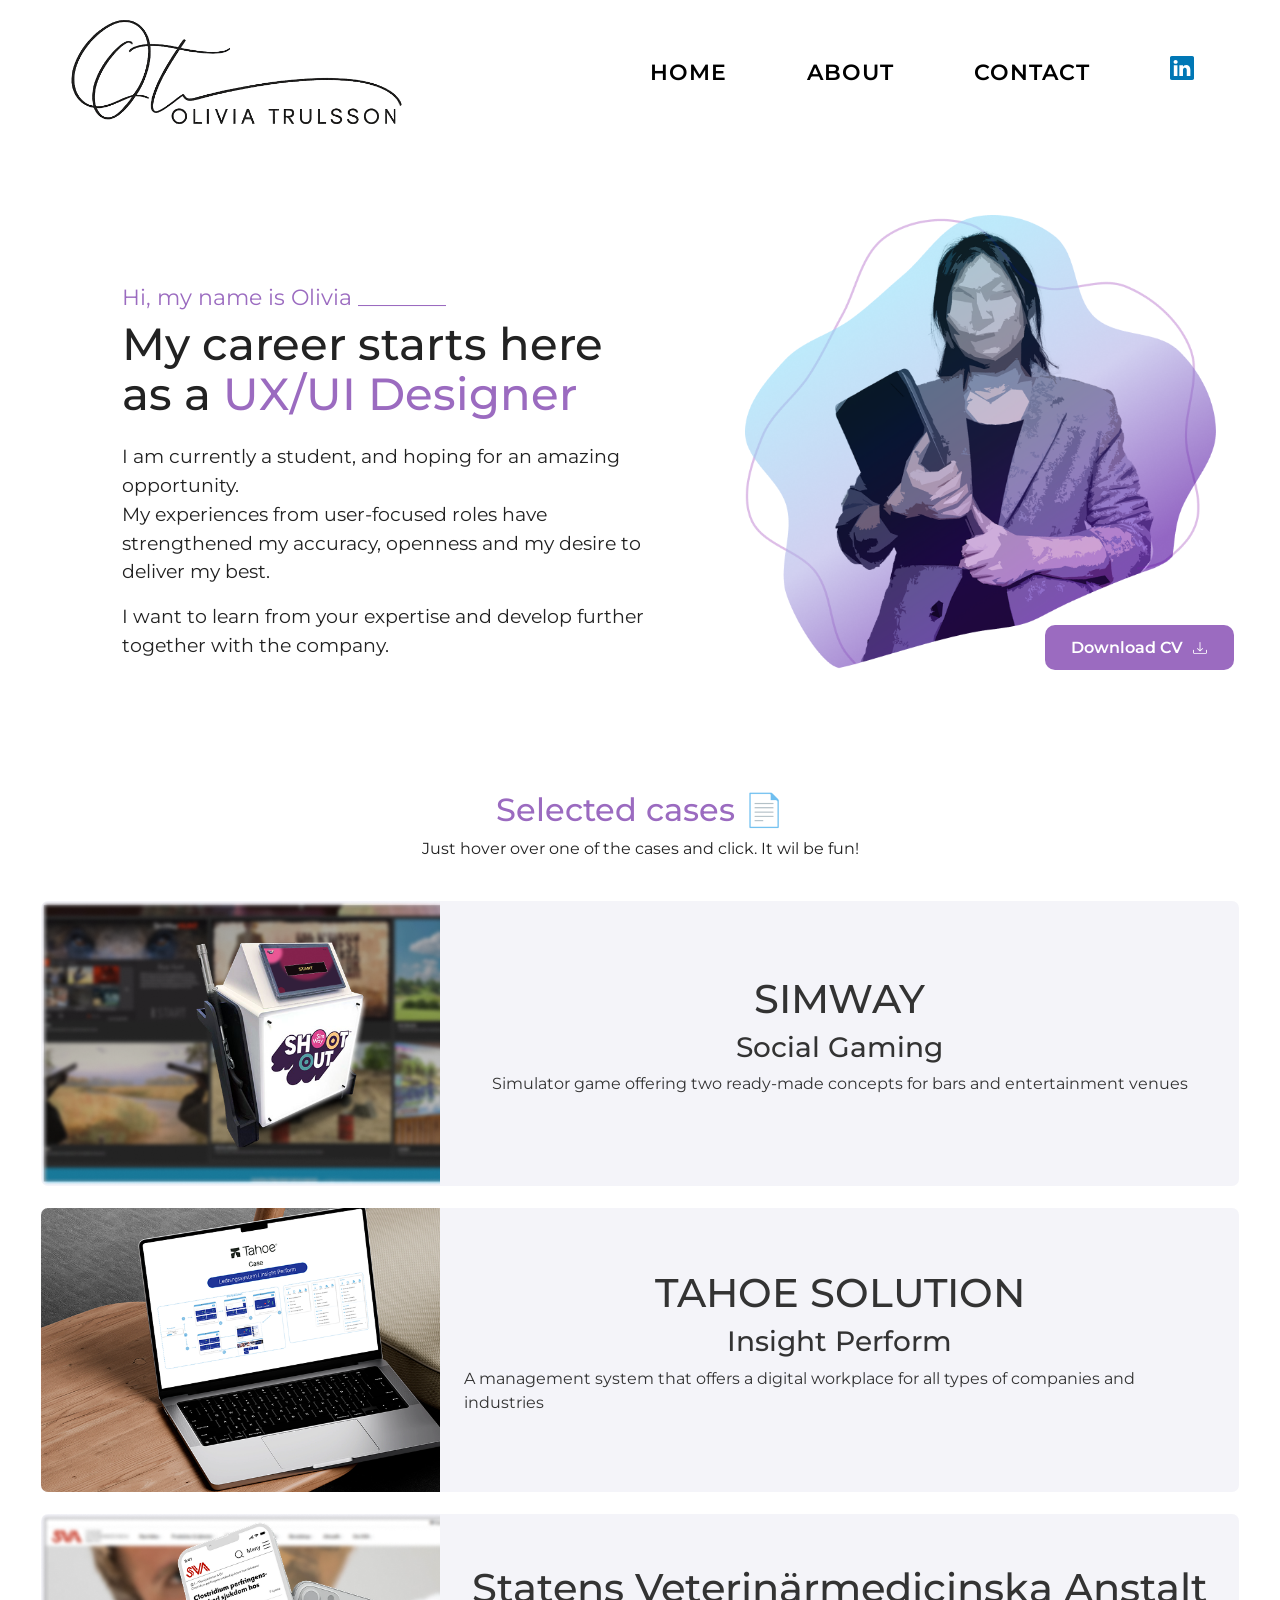
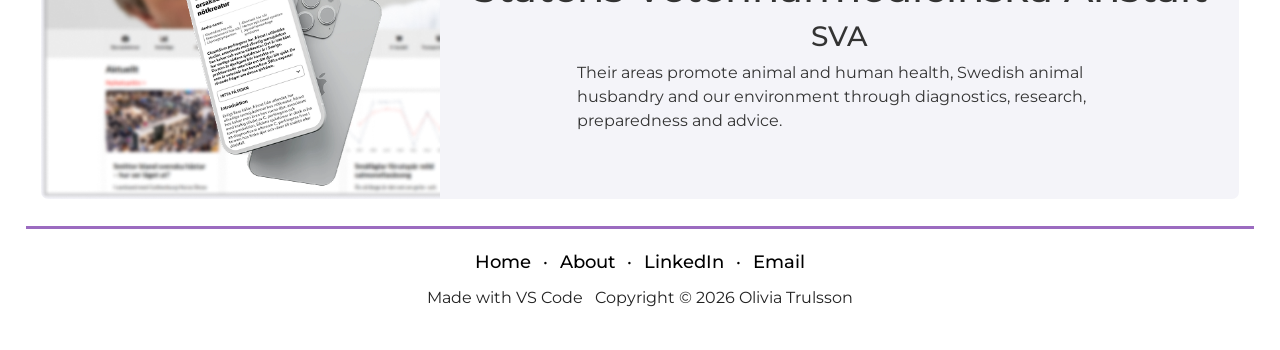
==== index.html @ 5c8aa53b "fix images ?" ====
<!doctype html>
<html lang="en">
  <head>
    <title>Olivia Trulsson</title>
    <meta charset="UTF-8" />
    <meta name="viewport" content="width=device-width, initial-scale=1.0" />
    <meta name="description" content="Olivia Trulsson's portfolio" />
    <meta
      name="keywords"
      content="portfolio, ux designer, html, css, figma, olivia trulsson"
    />
    <meta name="author" content="Olivia Trulsson and David Nilsson" />
    <link rel="preconnect" href="https://fonts.googleapis.com" />
    <link rel="preconnect" href="https://fonts.gstatic.com" crossorigin />
    <link rel="icon" type="image/png" href="images/sushibit.png" />

    <!-- fonts -->
    <!-- <link
			href="https://fonts.googleapis.com/css2?family=Montserrat:ital,wght@0,100..900;1,100..900&display=swap"
			rel="stylesheet"
		/> -->
    <link
      href="https://fonts.googleapis.com/css2?family=Montserrat:wght@400;500;700&display=swap"
      rel="stylesheet"
    />

    <!-- bootstrap -->
    <link
      rel="stylesheet"
      href="https://maxcdn.bootstrapcdn.com/bootstrap/4.0.0/css/bootstrap.min.css"
      integrity="sha384-Gn5384xqQ1aoWXA+058RXPxPg6fy4IWvTNh0E263XmFcJlSAwiGgFAW/dAiS6JXm"
      crossorigin="anonymous"
    />
    <!-- -- -->
    <link rel="stylesheet" href="style.css" />
    <link rel="stylesheet" href="css/navbar.css" />
    <link rel="stylesheet" href="css/panels.css" />
    <link rel="stylesheet" href="css/topPanel.css" />
    <link rel="stylesheet" href="css/cases.css" />
    <link rel="stylesheet" href="css/footer.css" />
  </head>

  <body>
    <main>
      <section class="panel" id="top">
        <nav class="navbar navbar-expand-lg">
          <!-- Logo (always visible, not part of toggle) -->
          <a class="navbar-brand ml-5" href="#">
            <img
              src="images/name2.png"
              alt="Logo"
              style="height: 120px; width: auto"
            />
          </a>

          <!-- Toggler -->
          <button
            class="navbar-toggler border-0 ml-auto"
            type="button"
            data-toggle="collapse"
            data-target="#navbarSupportedContent"
            aria-controls="navbarSupportedContent"
            aria-expanded="false"
            aria-label="Toggle navigation"
          >
            <span></span>
            <span></span>
            <span></span>
          </button>

          <!-- Collapsible content -->
          <div
            class="collapse navbar-collapse"
            id="navbarSupportedContent"
            style="margin-right: 5%"
          >
            <ul class="navbar-nav ml-auto">
              <li class="nav-item active">
                <a class="nav-link" href="#">
                  Home <span class="sr-only">(current)</span>
                </a>
              </li>
              <li class="nav-item">
                <a class="nav-link" href="about/about.html">About</a>
              </li>
              <li class="nav-item">
                <a class="nav-link" href="contact/contact.html">Contact</a>
              </li>
              <li class="nav-item">
                <a href="#" class="nav-link linkedin-icon">
                  <svg
                    width="20"
                    height="20"
                    fill="currentColor"
                    viewBox="0 0 16 16"
                  >
                    <path
                      d="M0 1.146C0 .513.526 0 1.175 0h13.65C15.474 0 16 .513 16 1.146v13.708c0 .633-.526 1.146-1.175 1.146H1.175C.526 16 0 15.487 0 14.854V1.146zm4.943 12.248V6.169H2.542v7.225h2.401zm-1.2-8.212c.837 0 1.358-.554 1.358-1.248-.015-.709-.52-1.248-1.342-1.248-.822 0-1.359.54-1.359 1.248 0 .694.521 1.248 1.327 1.248h.016zm4.908 8.212V9.359c0-.216.016-.432.08-.586.173-.431.568-.878 1.232-.878.869 0 1.216.662 1.216 1.634v3.865h2.401V9.25c0-2.22-1.184-3.252-2.764-3.252-1.274 0-1.845.7-2.165 1.193v.025h-.016a5.54 5.54 0 0 1 .016-.025V6.169h-2.4c.03.678 0 7.225 0 7.225h2.4z"
                    />
                  </svg>
                </a>
              </li>
            </ul>
          </div>
        </nav>

        <div class="top-content">
          <div class="top-two-boxes">
            <div class="top-left-box">
              <p class="greeting">Hi, my name is Olivia ________</p>
              <h1 id="career-start">
                My career starts here as a <span>UX/UI Designer</span>
              </h1>
              <p class="hero-description">
                I am currently a student, and hoping for an amazing
                opportunity.<br />
                My experiences from user-focused roles have strengthened my
                accuracy, openness and my desire to deliver my best.
              </p>
              <p class="hero-description">
                I want to learn from your expertise and develop further together
                with the company.
              </p>
            </div>
            <div class="top-right-box">
              <div class="img-box">
                <img
                  src="images/mainphoto.png"
                  alt="Olivia Portrait"
                  class="hero-portrait"
                />
                <button class="btn-cv" onclick="alert('Downloading...')">
                  Download CV
                  <svg width="14" height="14" fill="white" viewBox="0 0 16 16">
                    <path
                      d="M.5 9.9a.5.5 0 0 1 .5.5v2.5a1 1 0 0 0 1 1h12a1 1 0 0 0 1-1v-2.5a.5.5 0 0 1 1 0v2.5a2 2 0 0 1-2 2H2a2 2 0 0 1-2-2v-2.5a.5.5 0 0 1 .5-.5z"
                    />
                    <path
                      d="M7.646 11.854a.5.5 0 0 0 .708 0l3-3a.5.5 0 0 0-.708-.708L8.5 10.293V1.5a.5.5 0 0 0-1 0v8.793L5.354 8.146a.5.5 0 1 0-.708.708l3 3z"
                    />
                  </svg>
                </button>
              </div>
            </div>
          </div>
          <div class="top-bottom-box">
            <div class="top-bottom-box-text">
              <h2>Selected cases 📄</h2>
              <p>Just hover over one of the cases and click. It wil be fun!</p>
            </div>
          </div>
        </div>
      </section>

      <section class="panel" id="cases">
        <div class="cases">
          <article class="case">
            <a href="cases/simway/simway.html">
              <img src="cases/images/Project01.png" alt="Simway Social Gaming" />
              <div class="case-text">
                <h1>SIMWAY</h1>
                <h3>Social Gaming</h3>
                <p>
                  Simulator game offering two ready-made concepts for bars and entertainment venues
                </p>
              </div>
            </a>
          </article>
          <article class="case">
            <a href="cases/tahoe solution/tahoe.html">
              <img src="cases/images/Project2.png" alt="Tahoe Solution" />
              <div class="case-text">
                <h1>TAHOE SOLUTION</h1>
                <h3>Insight Perform</h3>
                <p>
                  A management system that offers a digital workplace for all types of companies and industries
                </p>
              </div>
            </a>
          </article>
          <article class="case">
            <a href="cases/sva/sva.html">
              <img src="cases/images/Project3.png" alt="SVA" />
              <div class="case-text">
                <h1>Statens Veterinärmedicinska Anstalt</h1>
				<h3>SVA</h3>
                <p style="width: 70%">
                  Their areas promote animal and human health, Swedish animal
                  husbandry and our environment through diagnostics, research,
                  preparedness and advice.
                </p>
              </div>
            </a>
          </article>
        </div>
      </section>
    </main>
    <footer>
      <div class="footer-links">
        <a href="index.html">Home</a>
        <a href="about/about.html">About</a>
        <a href="https://www.linkedin.com/in/oliviatrulsson/" target="_blank">LinkedIn</a>
        <a href="mailto:oliviatrulsson@gmail.com">Email</a>
      </div>
      <div class="footer-madewith">
        <span>Made with VS Code</span>
        <span>Copyright © 2026 Olivia Trulsson</span>
      </div>
    </footer>

    <!-- bootstrap -->
    <script
      src="https://code.jquery.com/jquery-3.2.1.slim.min.js"
      integrity="sha384-KJ3o2DKtIkvYIK3UENzmM7KCkRr/rE9/Qpg6aAZGJwFDMVNA/GpGFF93hXpG5KkN"
      crossorigin="anonymous"
    ></script>
    <script
      src="https://cdnjs.cloudflare.com/ajax/libs/popper.js/1.12.9/umd/popper.min.js"
      integrity="sha384-ApNbgh9B+Y1QKtv3Rn7W3mgPxhU9K/ScQsAP7hUibX39j7fakFPskvXusvfa0b4Q"
      crossorigin="anonymous"
    ></script>
    <script
      src="https://maxcdn.bootstrapcdn.com/bootstrap/4.0.0/js/bootstrap.min.js"
      integrity="sha384-JZR6Spejh4U02d8jOt6vLEHfe/JQGiRRSQQxSfFWpi1MquVdAyjUar5+76PVCmYl"
      crossorigin="anonymous"
    ></script>
  </body>
</html>
---- style.css ----
:root {
    --primary-purple: #9b6bc0;
    --text-dark: #222222;
    --text-light: #222222;
    --bg-white: #ffffff;
}

/* Essential for "No Scroll" behavior */
html,

body, main {
    font-family: 'Montserrat', sans-serif;
    /* display: flex;
    flex-direction: column; */
    color: var(--text-dark);
    background-color: var(--bg-white);
    overflow-x: hidden;
    margin: 0;
    padding: 0;
    overflow: hidden;
    overflow-y: auto;
    scroll-behavior: smooth;
    box-sizing: border-box;
}

/* Main header navigation */
/* Navigation */
/* nav {
    display: flex;
    justify-content: space-between;
    align-items: center;
    padding: 3vh 8%;
    flex-shrink: 0;
} */

.logo {
    display: flex;
    align-items: center;
    /* We remove the gap since there is no extra text element now */
}

.logo-img {
    height: 80px;
    /* Increased height to account for the internal padding in your image */
    width: 200px;
    /* Constraints the width so it doesn't take up too much space */
    object-fit: cover;
    /* This "zooms" into the image */
    object-position: center;
    /* Ensures the signature stays centered */
    mix-blend-mode: multiply;
    /* This removes the gray background so it blends with your white page */
    filter: contrast(1.1);
    /* Sharpens the signature text slightly */
}

.nav-links {
    display: flex;
    gap: 4rem;
    align-items: center;
}

.nav-links a {
    text-decoration: none;
    color: var(--text-dark);
    text-transform: uppercase;
    font-size: 0.8rem;
    font-weight: 600;
    letter-spacing: 1px;
}

/* Social Icon */
.linkedin-icon svg {
    fill: #0077b5;
    /* This targets the icon's shape directly */
    width: 24px;
    height: 24px;
    transition: transform 0.2s ease;
}

/* Hero Section */
/* main {
    flex: 1;
    display: flex;
    align-items: center;
    justify-content: space-between;
    padding: 0 8%;
} */

.hero-content {
    max-width: 500px;
    align-items: center;
    padding: 0 12%;
}

/* h1 {
    font-size: clamp(2rem, 5vh, 3.5rem);
    line-height: 1.1;
    margin-bottom: 1.5rem;
}

h1 span {
    color: var(--primary-purple);
} */

.hero-image-container {
    flex: 1;
    display: flex;
    flex-direction: column;
    align-items: center;
    /* Centers image and button horizontally */
    justify-content: center;
}

.hero-portrait {
    /* Adjust these values to control the size of your photo */
    max-height: 55vh;
    width: auto;
    display: block;
    margin-bottom: 20px;
}



/* End of the header */

.portfolio-text {
    text-align: center;
    padding-bottom: 4vh;
    margin-bottom: auto;
    margin-top: 3%;
    flex-shrink: 0;
    /* Remove 'cursor: pointer' so it doesn't look clickable */
    cursor: default;
}

/* Remove the hover effect if you don't want it to move when touched */
.portfolio-text:hover {
    transform: none;
}

.portfolio-text h2 {
    color: var(--primary-purple);
    font-size: 1.6rem;
    margin-bottom: 2px;
    cursor: default;
}

.portfolio-text p {
    color: var(--text-light);
    font-size: 0.9rem;
    font-size: 18px;
    font-style: normal;
    cursor: default;
}

/* cases section */

.portfolio-container {
  display: flex;
  flex-direction: column;
  gap: 20px;
  padding: 40px;
}

.project-card {
  display: flex;
  align-items: center;
  text-decoration: none;
  color: #333;
  background-color: #f4f4f9; /* Match your background colors */
  overflow: hidden;
  height: 250px; /* The "Closed" height */
  transition: all 0.5s cubic-bezier(0.25, 1, 0.5, 1); /* Smooth expansion */
  border-radius: 8px;
}

/* The Expansion Effect */
.project-card:hover {
  height: 500px; /* The "Open" height - adjust to show full image */
  box-shadow: 0 20px-40px rgba(0,0,0,0.1);
  transform: translateY(-5px);
}

.image-box {
  flex: 1;
  height: 100%;
}

.image-box img {
  width: 100%;
  height: 100%;
  object-fit: cover; /* Keeps image looking good while scaling */
}

.content-box {
  flex: 1;
  padding: 40px;
  text-align: center;
}

/* End of cases section */

/* Footer Section */
---- css/navbar.css ----
.navbar {
    font-size: 1.4rem;
    text-transform: uppercase;
    font-weight: 600;
    letter-spacing: 1px;
}

.navbar-nav .nav-item {
    margin-left: 4rem;
}

/* Define the shape and color of the hamburger lines */
.navbar-toggler span {
    display: block;
    background-color: black;
    height: 3px;
    width: 25px;
    margin-top: 5px;
    margin-bottom: 5px;
    position: relative;
    left: 0;
    opacity: 1;
    transition: all 0.35s ease-out;
    transform-origin: center left;
}


/* top line needs a little padding */
.navbar-toggler span:nth-child(1) {
    margin-top: 0.3em;
}

/**
 * Animate collapse into X.
 */

/* top line rotates 45 degrees clockwise and moves up and in a bit to close the center of the X in the center of the button */
.navbar-toggler:not(.collapsed) span:nth-child(1) {
    transform: translate(15%, -33%) rotate(45deg);
}
/* center line goes transparent */
.navbar-toggler:not(.collapsed) span:nth-child(2) {
    opacity: 0;
}
/* bottom line rotates 45 degrees counter clockwise, in, and down a bit to close the center of the X in the center of the button  */
.navbar-toggler:not(.collapsed) span:nth-child(3) {
    transform: translate(15%, 33%) rotate(-45deg) ;
}


/**
 * Animate collapse open into hamburger menu
 */

/* top line moves back to initial position and rotates back to 0 degrees */
.navbar-toggler span:nth-child(1) {
    transform: translate(0%, 0%) rotate(0deg) ;
}
/* middle line goes back to regular color and opacity */
.navbar-toggler span:nth-child(2) {
    opacity: 1;
}
/* bottom line goes back to initial position and rotates back to 0 degrees */
.navbar-toggler span:nth-child(3) {
    transform: translate(0%, 0%) rotate(0deg) ;
}


.navbar-nav .nav-link {
    color: black;
}

.dropdown-toggle:after {
    border-top: 1px solid;
    border-right: .3em solid transparent;
    border-bottom: 0;
    border-left: .3em solid transparent;
}

a:hover {
    color: #493826;
    text-decoration: none;
    transition: .3s;
}
---- css/panels.css ----
.panel {
	position: relative;
	width: 100%;
	height: 100dvh;

    display: flex;
    flex-direction: column;
}

@media (max-width: 768px) {
    /* Override the fixed panel height only on mobile */
    .panel {
        height: auto; 
        min-height: 100vh; /* Optional: ensures it's at least full screen */
    }
}
---- css/topPanel.css ----
.top-content {
    height: 100%;
    display: flex;
    flex-direction: column;

    /* background-color: salmon; */

    justify-content: space-between;
    padding-left: 5%;
    padding-right: 5%
}

.top-two-boxes {
    padding-top: 2%;
    gap: 2%;
    

    display: flex;
    flex-direction: row;
    flex-wrap: wrap;
    justify-content: space-between;
}

.top-left-box {
    flex: 2;
    display: flex;
    flex-direction: column;
    flex-wrap: wrap;
    padding: 10% 5% 0 5%;
    /* background-color: lightblue; */
}

.top-right-box {
    flex: 1;
    padding-top: 4%;
}

.greeting {
    color: var(--primary-purple);
    font-size: 1.1rem;
    margin-bottom: 0.5rem;
    font-size: 22px;
    font-style: normal;
    font-weight: 400;
    line-height: normal;
}

#career-start {
    font-size: clamp(2rem, 5vh, 3.5rem);
    /* Responsive font based on height */
    line-height: 1.1;
    margin-bottom: 1.5rem;
}

#career-start span {
    color: var(--primary-purple);
}

.hero-description {
    font-size: 1.2rem;
}

.img-box {
    position: relative;
}

.btn-cv {
    position: absolute;
    margin-left: auto;
    bottom: 40px;
    left: 300px;
    
    background-color: var(--primary-purple);
    color: white;
    width: 189px;
    height: 45px;
    border-radius: 10px;
    border: none;
    cursor: pointer;
    
    display: inline-flex;
    align-items: center; 
    justify-content: center; 
    gap: 10px; 
    font-size: 1rem;
    font-weight: 600;
    z-index: 10;
}

.top-bottom-box {
    /* background-color: lightgoldenrodyellow; */
    display: flex;
    justify-content: center;
    align-items: center;

    margin-bottom: 2%;
}

.top-bottom-box-text {
    display: flex;
    flex-direction: column;
    align-items: center;
}

.top-bottom-box-text h2 {
    color: var(--primary-purple);
}
---- css/cases.css ----
/* 1. Panel & Container: strict no-scroll policy */
.panel {
    /* Your existing CSS... */
    overflow: hidden; /* Cut off anything that tries to escape */
}

.cases {
    flex: 1;
    display: flex;
    flex-direction: column;
    height: 100%;
    gap: 20px;
    padding: 0 40px;
    box-sizing: border-box;
    /* CHANGE: prevent the container itself from pushing out */
    min-height: 0; 
}

/* 2. The Case: Allow shrinking! */
.case {
    flex: 1;
    transition: flex 0.5s cubic-bezier(0.25, 1, 0.5, 1);
    overflow: hidden;
    border-radius: 8px;
    
    /* CRITICAL FIX: This allows the box to shrink smaller than its text content 
       so it actually fits on the screen. */
    min-height: 0; 
    
    /* Optional: prevents a jerky border flicker */
    border: 1px solid transparent; 
}

/* 3. The Hover State */
.case:hover {
    /* Reduced expansion slightly to prevent extreme squashing of other cards */
    flex: 2.5; 
}

.case a {
    display: flex;
    width: 100%;
    height: 100%;
    text-decoration: none;
    color: #333;
    background-color: #f4f4f9;
    transition: box-shadow 0.3s;
}

/* 4. The Image: Fix the "Zoom" effect */
.case img {
    width: 33.3333%;
    height: 100%;
    
    /* Maintains aspect ratio without stretching */
    object-fit: cover; 
    
    /* FIX: Anchors the image to the left/center. 
       Prevents the dizzying "zoom in to center" effect when height grows. */
    object-position: left center; 
}

.case-text {
    flex: 1;
    padding: 1.5rem;
    display: flex;
    flex-direction: column;
    justify-content: center;
    align-items: center;
    
    /* Ensure text gets cut off gracefully instead of forcing the box open */
    overflow: hidden; 
}

/* Truncate text if the non-hovered cards get too small */
.case-text p {
    display: -webkit-box;
    -webkit-line-clamp: 3; /* Limit text to 3 lines */
    -webkit-box-orient: vertical;
    overflow: hidden;
}
---- css/footer.css ----
footer {
	margin-left: 2%;
	margin-right: 2%;

    margin-bottom: 40px;

	margin-top: 2%;
	border-top: 3px solid var(--primary-purple);
}

.footer-container {
	display: flex;
	flex-direction: row;
	justify-content: center;
	width: 100%;
	/* align-items: stretch; */

	/* margin-top: 30px; */
	margin-left: 5%;
	margin-right: 5%;
}

.footer-right-box {
	display: flex;
	flex-direction: column;
	/* justify-content: center; */
	align-items: center;
    margin-top: 50px;

	/* display: flex;
    flex-direction: column;
    justify-content: space-between; */
}

.footer-left, .footer-dummy-right {
    flex: 1;
}

.footer-left {
    display: flex;
    justify-content: space-between;
}

.footer-avatar {
    width: 250px;
    height: 317px;
}

.footer-text {
	display: flex;
	flex-direction: column;
	justify-content: center;
	/* align-items: center; */

	text-align: center;
}

.contact-button {
    margin-top: 20px;
	width: 300px;
	height: 50px;
	color: white;
	background-color: var(--primary-purple);
	border-radius: 10px;
	font-weight: medium;
	text-decoration: none;
}

.footer-links {
	display: flex;
	justify-content: center;
	gap: 12px;

    margin-top: 20px;
}

.footer-links a {
	text-decoration: none;
    color: black;
    font-size: 18px;
    font-weight: 500;
}

/* Add dot between links */
.footer-links a:not(:last-child)::after {
	content: "·";
	margin-left: 12px;
}

.footer-madewith {
    display: flex;
	justify-content: center;
	gap: 12px;

    margin-top: 10px;
}
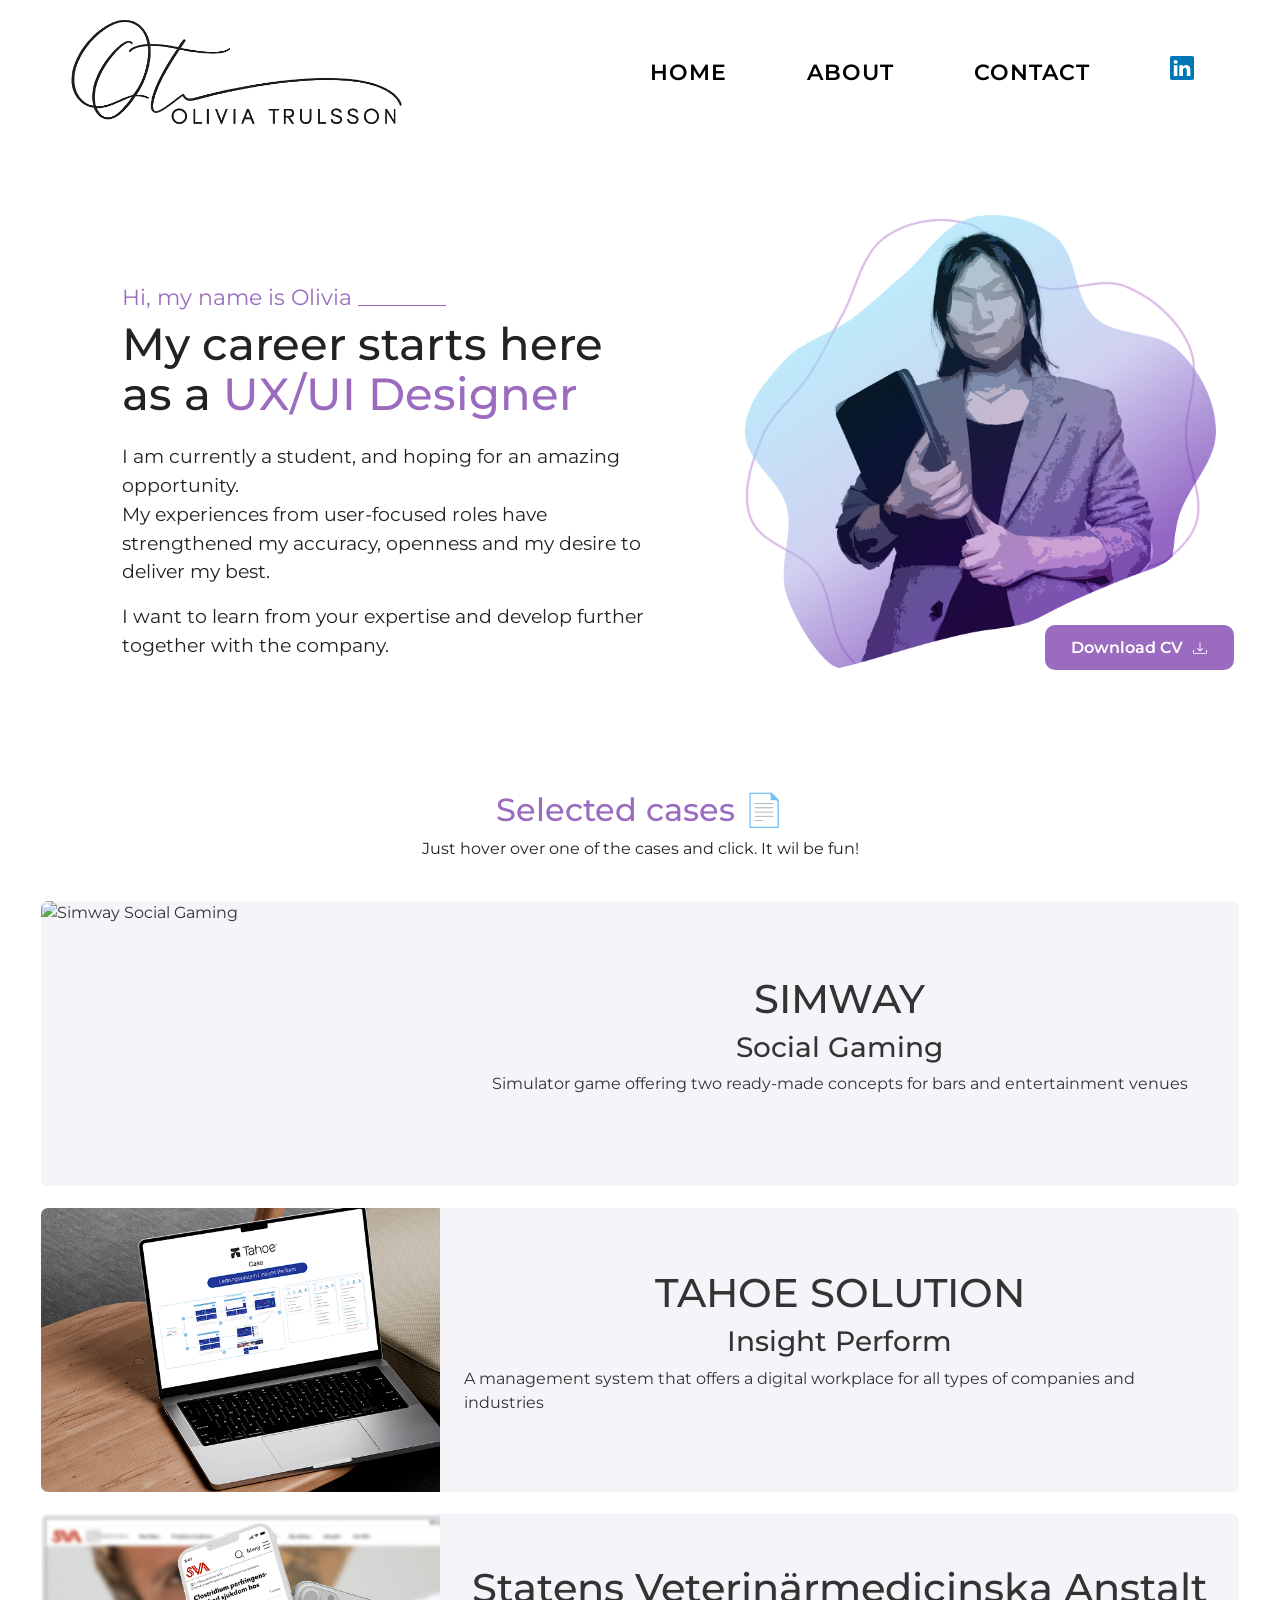
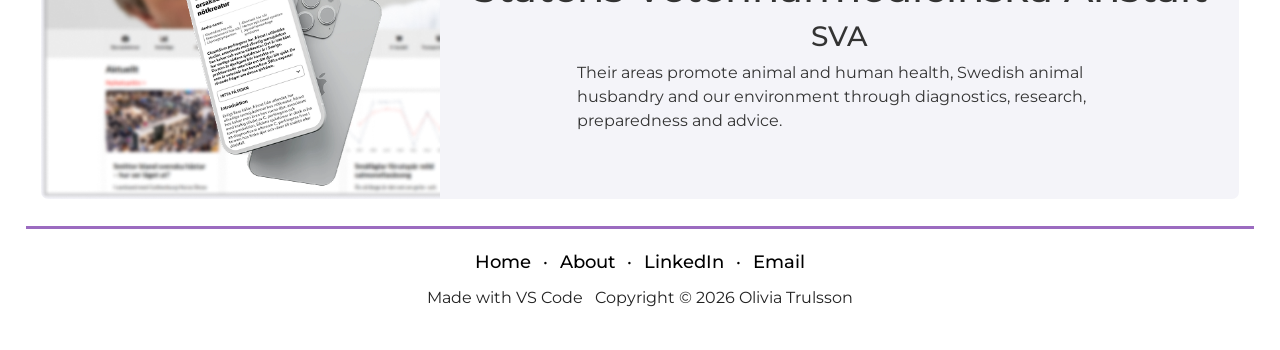
==== commit 1c298985: "tahoe done 2026-03-09" ====
--- a/index.html
+++ b/index.html
@@ -129,7 +129,7 @@
                   alt="Olivia Portrait"
                   class="hero-portrait"
                 />
-                <button class="btn-cv" onclick="alert('Downloading...')">
+                <button class="btn-cv" onclick="alert('CV downloading soon!')">
                   Download CV
                   <svg width="14" height="14" fill="white" viewBox="0 0 16 16">
                     <path
@@ -156,12 +156,16 @@
         <div class="cases">
           <article class="case">
             <a href="cases/simway/simway.html">
-              <img src="cases/images/Project01.png" alt="Simway Social Gaming" />
+              <img
+                src="cases/images/project01.png"
+                alt="Simway Social Gaming"
+              />
               <div class="case-text">
                 <h1>SIMWAY</h1>
                 <h3>Social Gaming</h3>
                 <p>
-                  Simulator game offering two ready-made concepts for bars and entertainment venues
+                  Simulator game offering two ready-made concepts for bars and
+                  entertainment venues
                 </p>
               </div>
             </a>
@@ -173,7 +177,8 @@
                 <h1>TAHOE SOLUTION</h1>
                 <h3>Insight Perform</h3>
                 <p>
-                  A management system that offers a digital workplace for all types of companies and industries
+                  A management system that offers a digital workplace for all
+                  types of companies and industries
                 </p>
               </div>
             </a>
@@ -183,7 +188,7 @@
               <img src="cases/images/Project3.png" alt="SVA" />
               <div class="case-text">
                 <h1>Statens Veterinärmedicinska Anstalt</h1>
-				<h3>SVA</h3>
+                <h3>SVA</h3>
                 <p style="width: 70%">
                   Their areas promote animal and human health, Swedish animal
                   husbandry and our environment through diagnostics, research,
@@ -199,7 +204,11 @@
       <div class="footer-links">
         <a href="index.html">Home</a>
         <a href="about/about.html">About</a>
-        <a href="https://www.linkedin.com/in/oliviatrulsson/" target="_blank">LinkedIn</a>
+        <a
+          href="https://www.linkedin.com/in/olivia-trulsson-833b951a5/"
+          target="_blank"
+          >LinkedIn</a
+        >
         <a href="mailto:oliviatrulsson@gmail.com">Email</a>
       </div>
       <div class="footer-madewith">
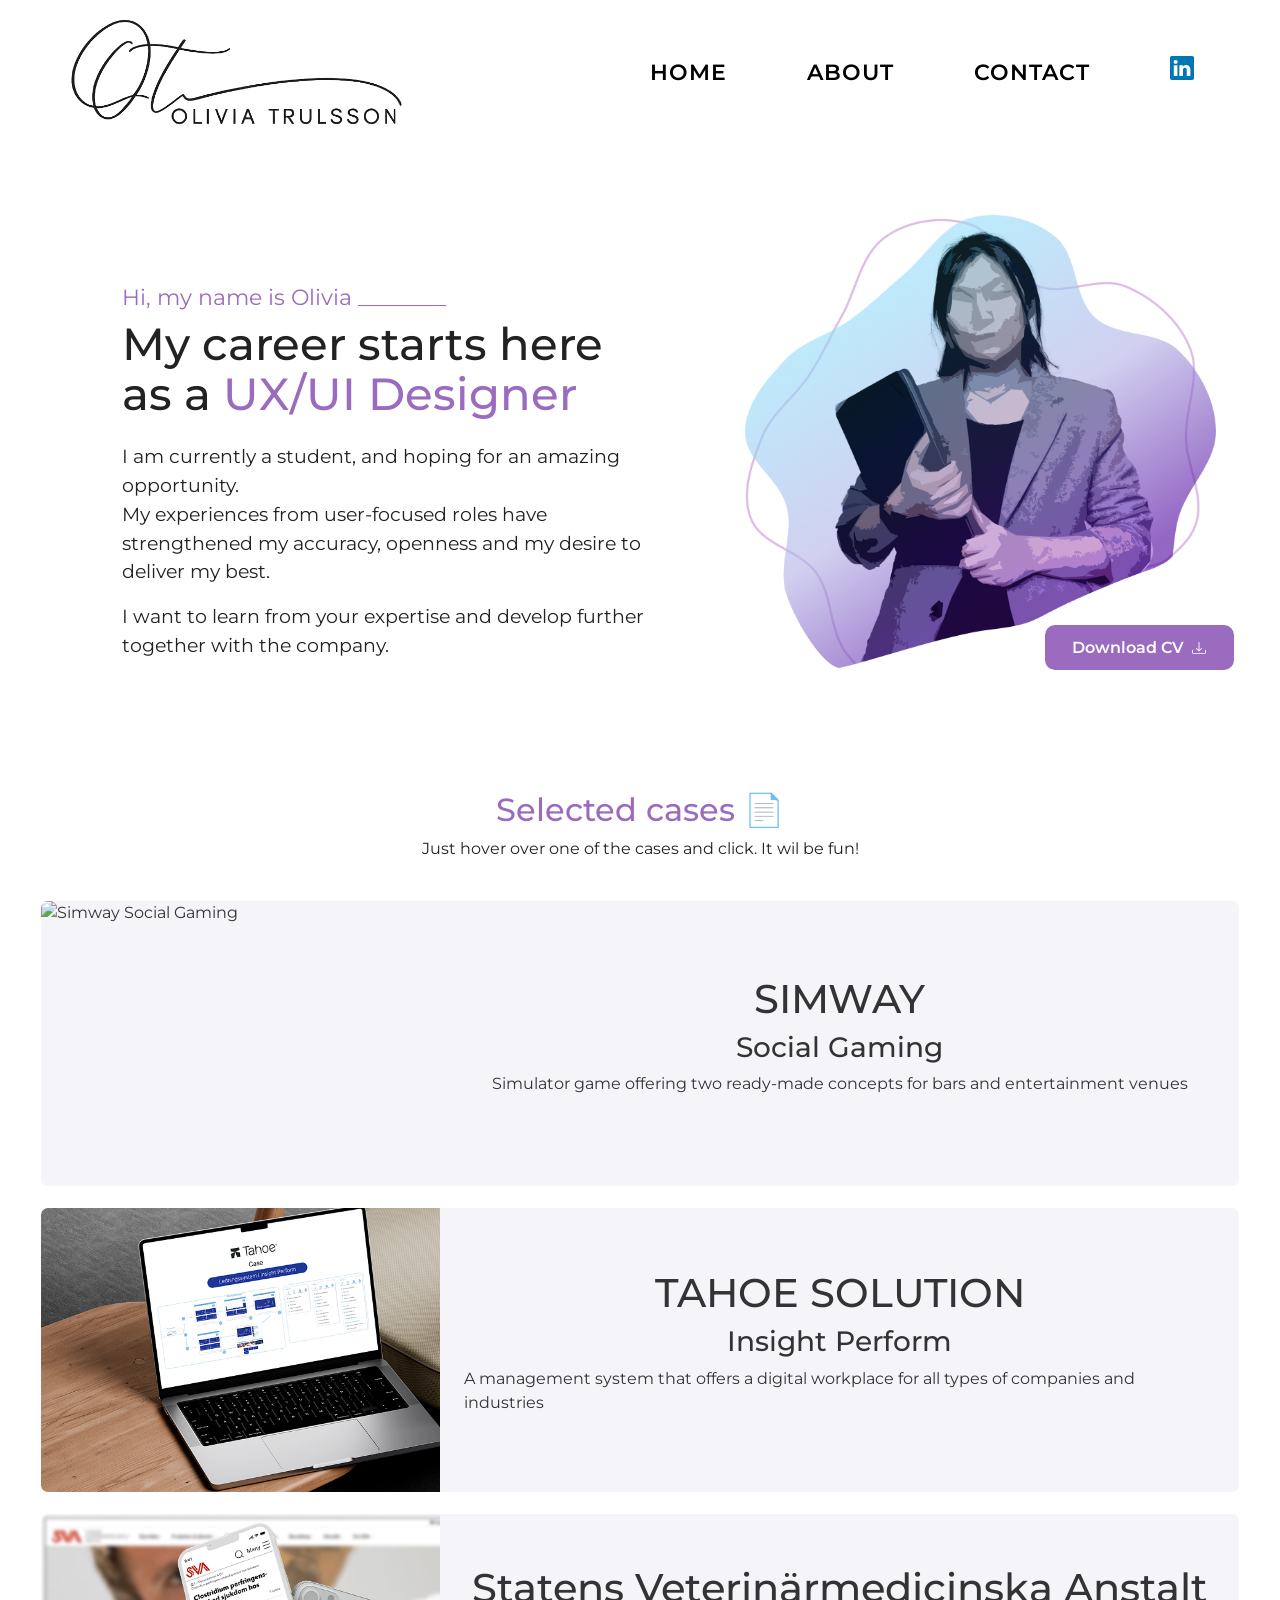
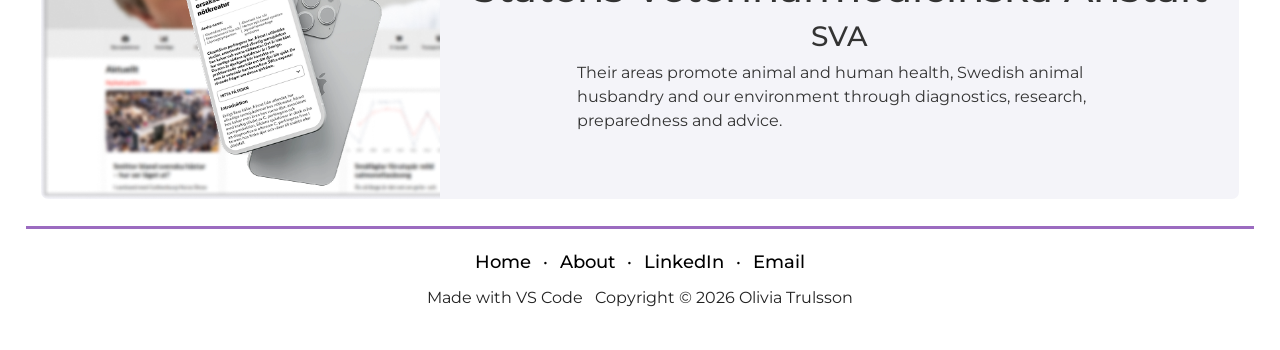
==== commit 69d203ea: "overall fix 03-10" ====
--- a/index.html
+++ b/index.html
@@ -87,7 +87,7 @@
                 <a class="nav-link" href="contact/contact.html">Contact</a>
               </li>
               <li class="nav-item">
-                <a href="#" class="nav-link linkedin-icon">
+                <a href="https://www.linkedin.com/in/olivia-trulsson-833b951a5/" class="nav-link linkedin-icon">
                   <svg
                     width="20"
                     height="20"
@@ -129,7 +129,17 @@
                   alt="Olivia Portrait"
                   class="hero-portrait"
                 />
-                <button class="btn-cv" onclick="alert('CV downloading soon!')">
+                <a
+                  href="files/Olivia T - CV.pdf"
+                  download="Olivia_CV.pdf"
+                  class="btn-cv"
+                  style="
+                    text-decoration: none;
+                    display: inline-flex;
+                    align-items: center;
+                    gap: 8px;
+                  "
+                >
                   Download CV
                   <svg width="14" height="14" fill="white" viewBox="0 0 16 16">
                     <path
@@ -139,7 +149,7 @@
                       d="M7.646 11.854a.5.5 0 0 0 .708 0l3-3a.5.5 0 0 0-.708-.708L8.5 10.293V1.5a.5.5 0 0 0-1 0v8.793L5.354 8.146a.5.5 0 1 0-.708.708l3 3z"
                     />
                   </svg>
-                </button>
+                </a>
               </div>
             </div>
           </div>
@@ -151,7 +161,6 @@
           </div>
         </div>
       </section>
-
       <section class="panel" id="cases">
         <div class="cases">
           <article class="case">
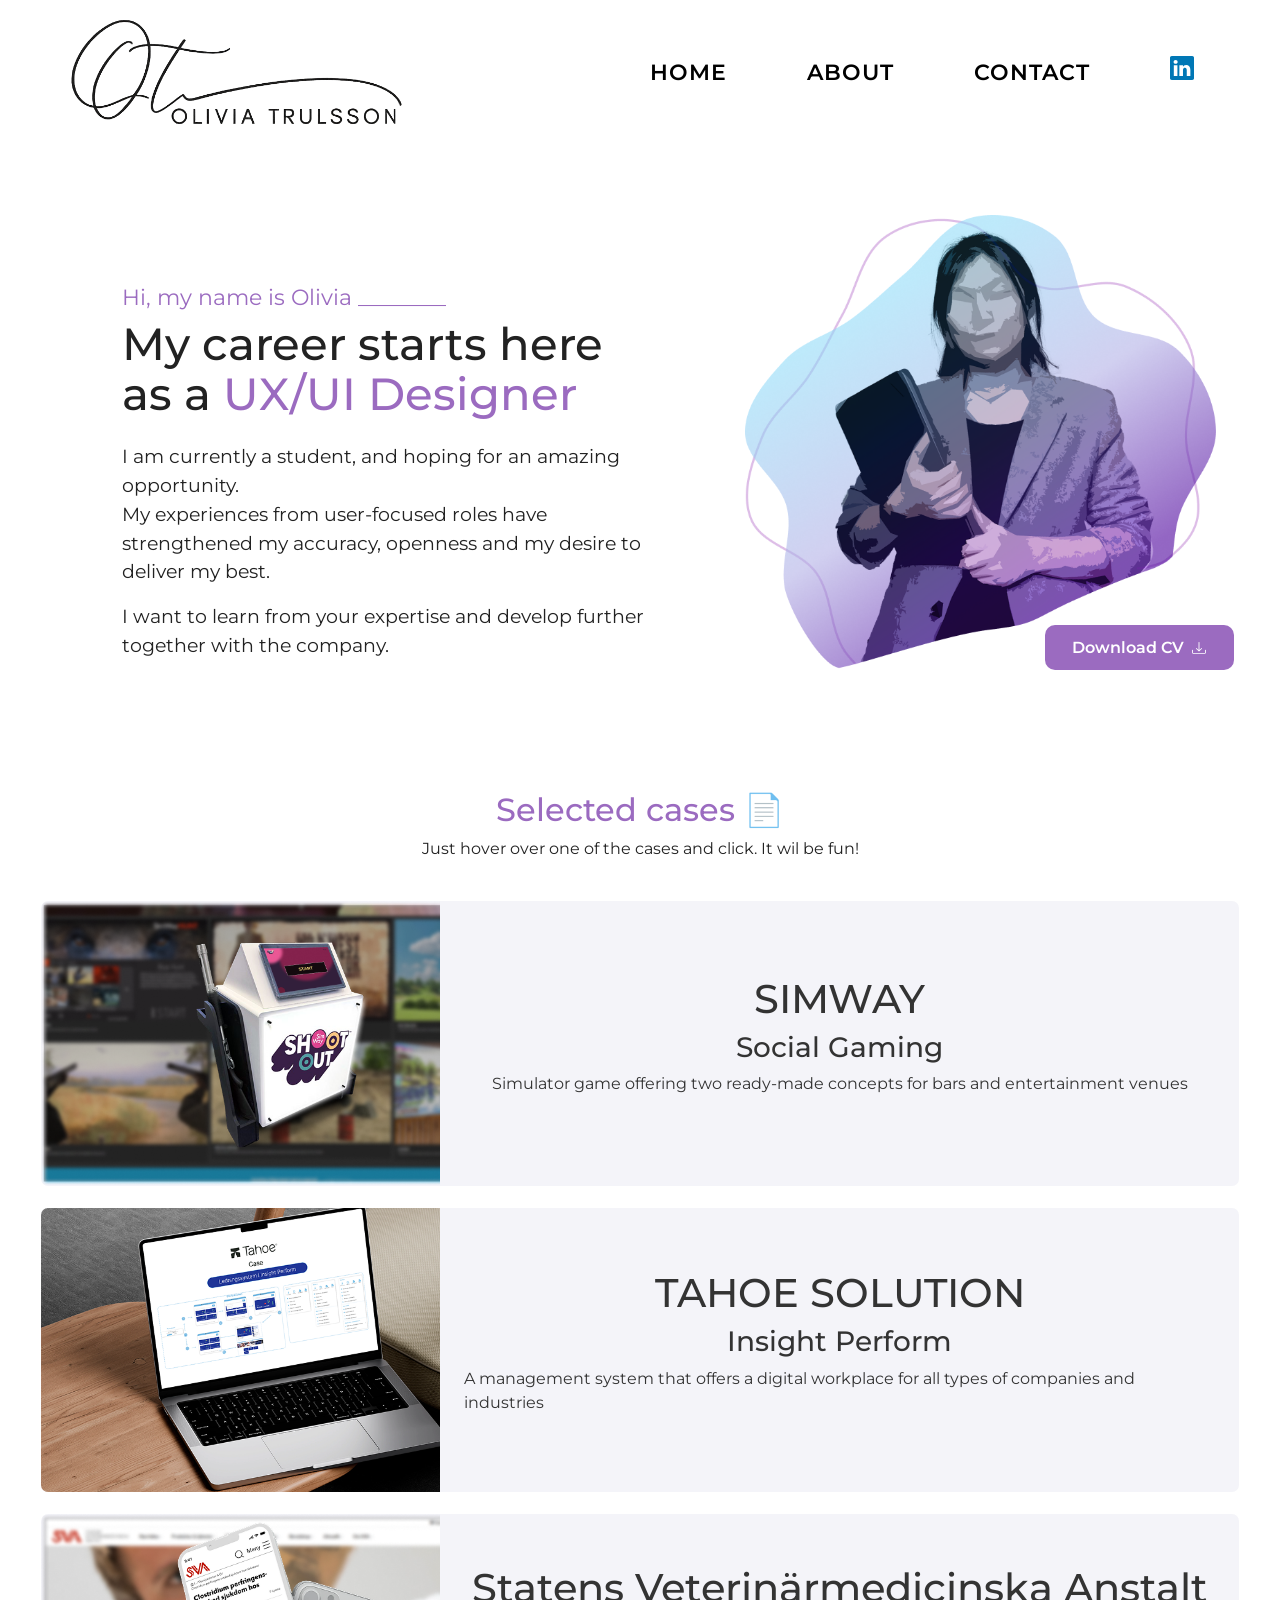
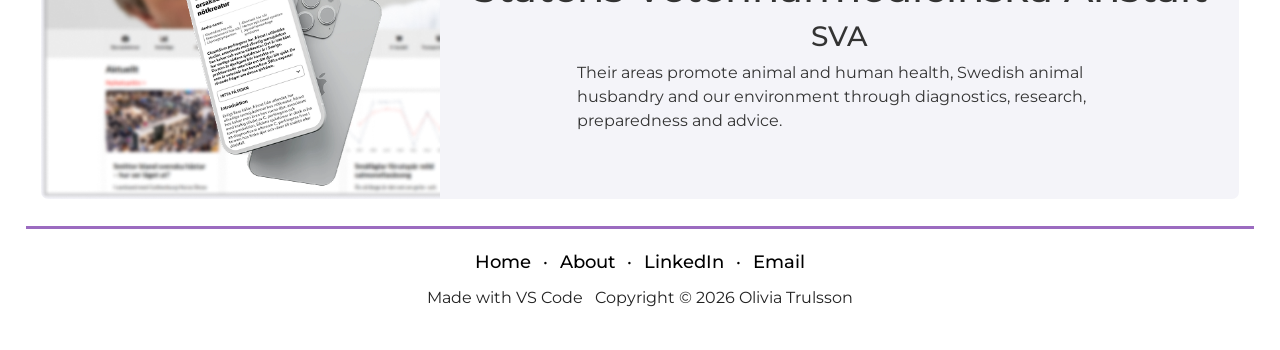
==== commit 15ae65dc: "Update index.html" ====
--- a/index.html
+++ b/index.html
@@ -166,7 +166,7 @@
           <article class="case">
             <a href="cases/simway/simway.html">
               <img
-                src="cases/images/project01.png"
+                src="cases/images/Project01.png"
                 alt="Simway Social Gaming"
               />
               <div class="case-text">
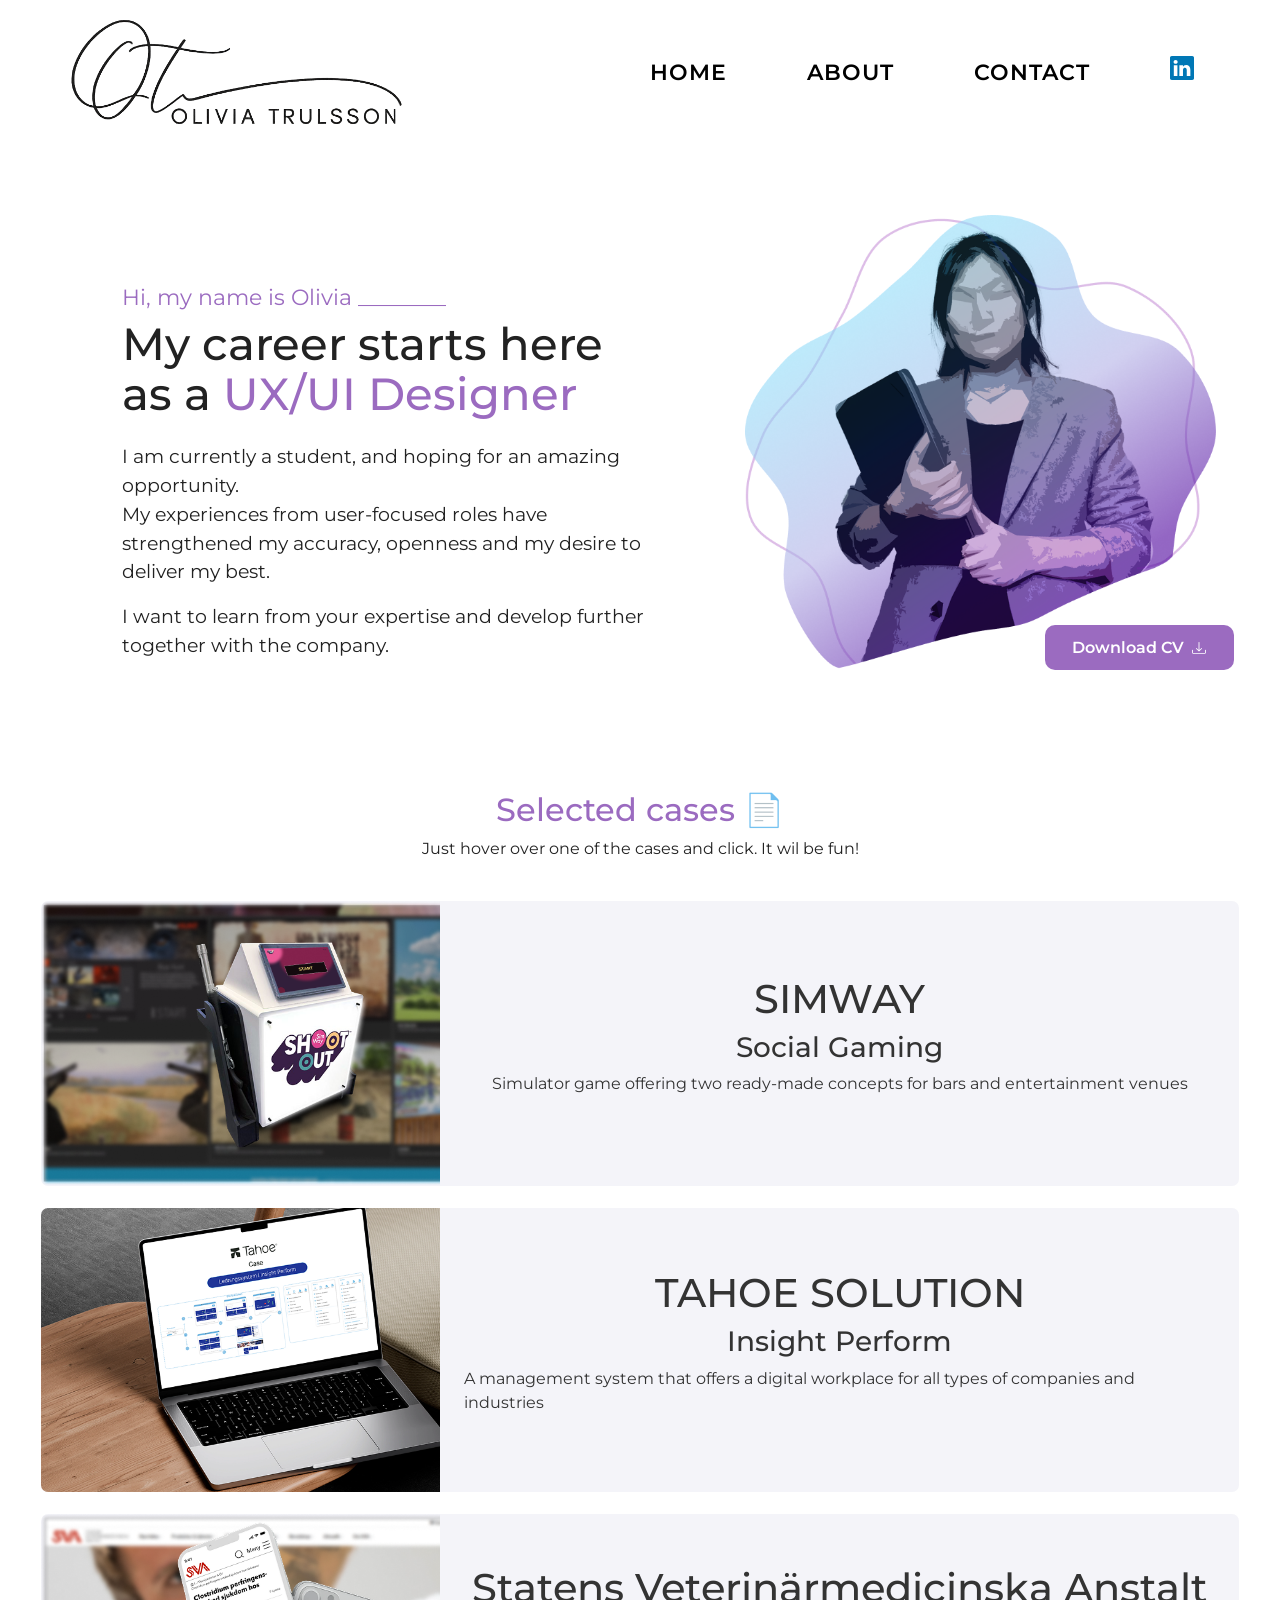
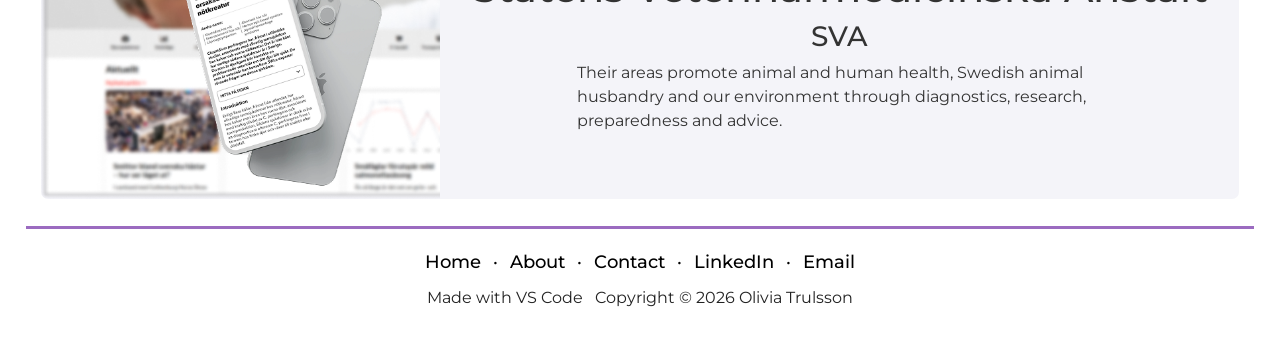
==== commit b17382bc: "footer fix" ====
--- a/index.html
+++ b/index.html
@@ -213,6 +213,7 @@
       <div class="footer-links">
         <a href="index.html">Home</a>
         <a href="about/about.html">About</a>
+        <a href="contact/contact.html">Contact</a>
         <a
           href="https://www.linkedin.com/in/olivia-trulsson-833b951a5/"
           target="_blank"
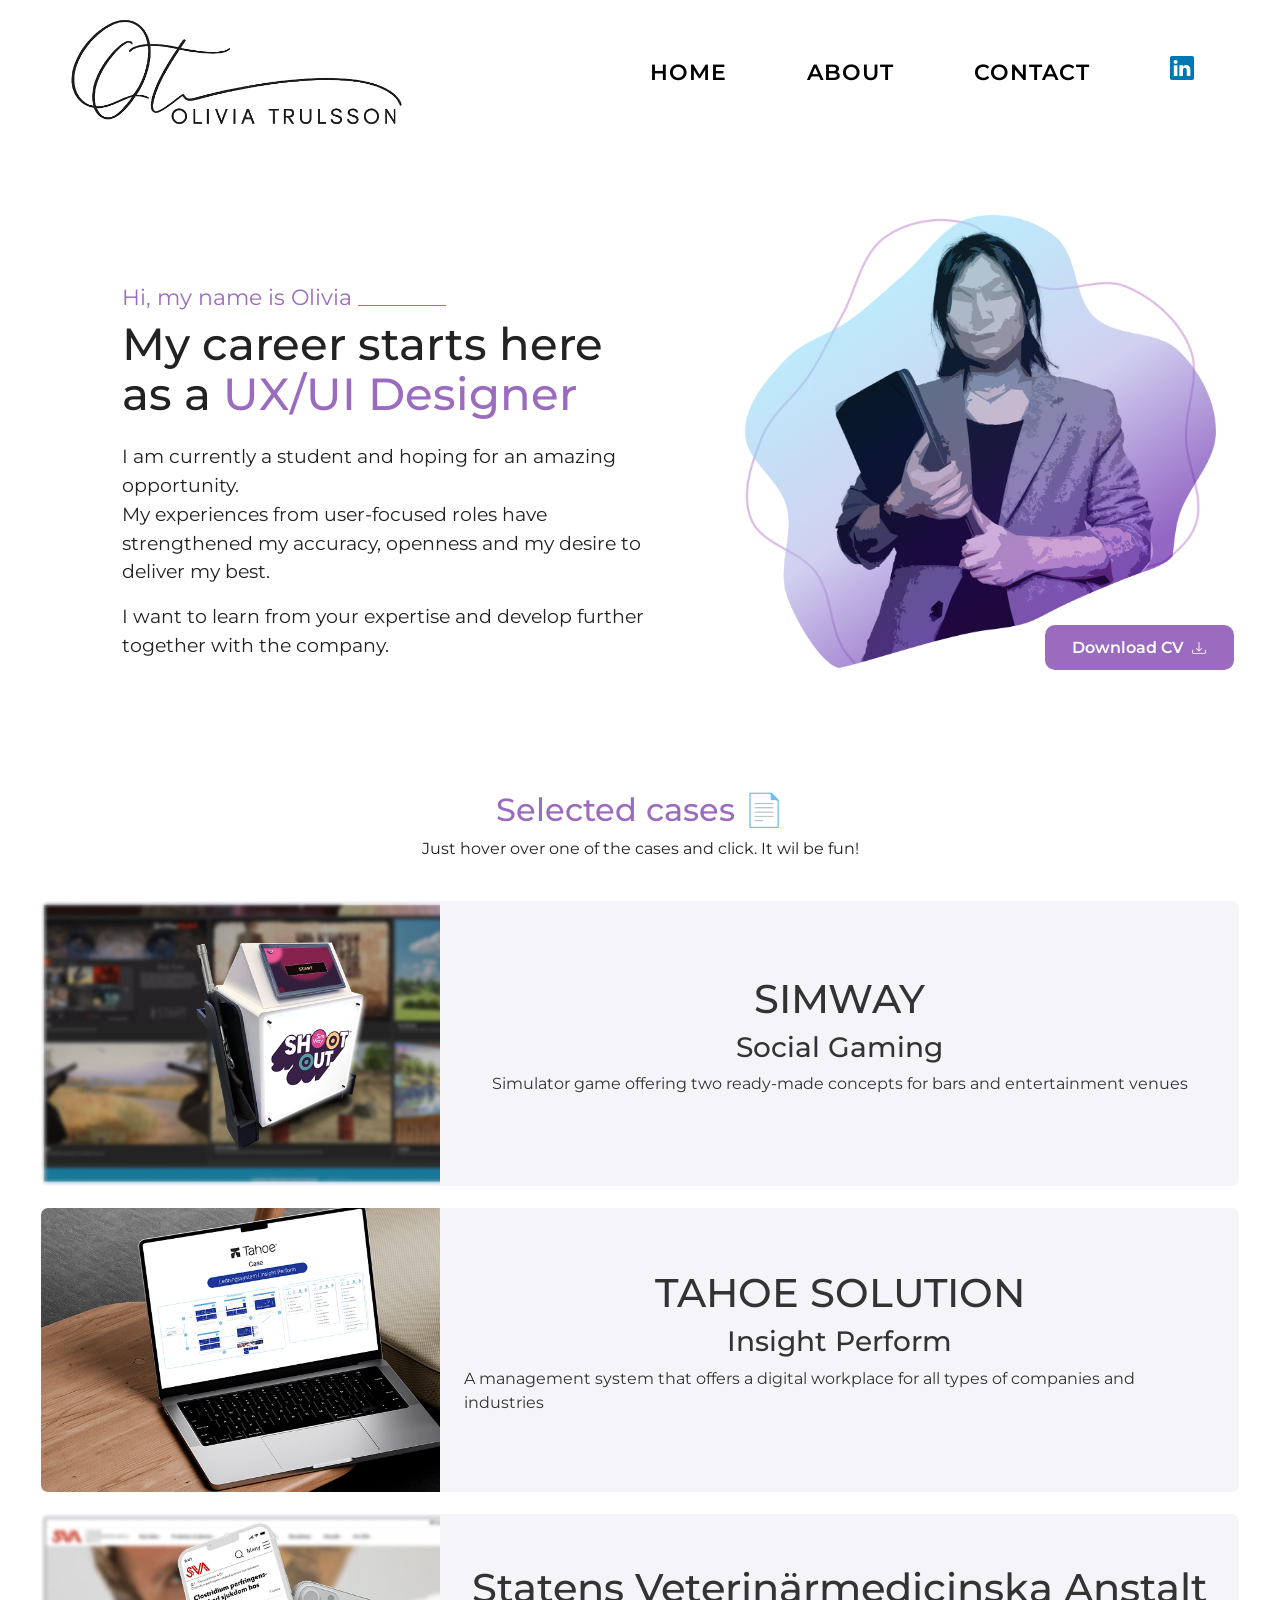
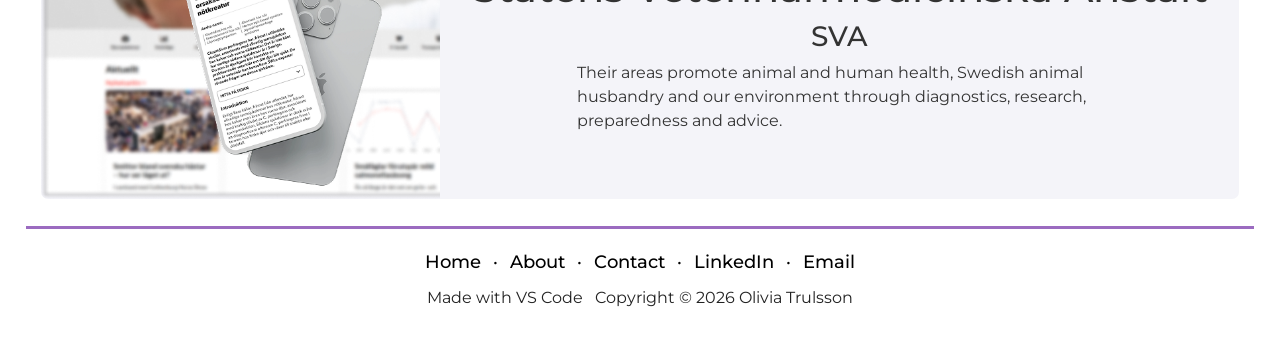
==== commit 5d5ab4fc: "fixed about page" ====
--- a/index.html
+++ b/index.html
@@ -87,7 +87,7 @@
                 <a class="nav-link" href="contact/contact.html">Contact</a>
               </li>
               <li class="nav-item">
-                <a href="https://www.linkedin.com/in/olivia-trulsson-833b951a5/" class="nav-link linkedin-icon">
+                <a href="https://www.linkedin.com/in/olivia-trulsson-833b951a5/" target="_blank" class="nav-link linkedin-icon">
                   <svg
                     width="20"
                     height="20"
@@ -112,7 +112,7 @@
                 My career starts here as a <span>UX/UI Designer</span>
               </h1>
               <p class="hero-description">
-                I am currently a student, and hoping for an amazing
+                I am currently a student and hoping for an amazing
                 opportunity.<br />
                 My experiences from user-focused roles have strengthened my
                 accuracy, openness and my desire to deliver my best.
@@ -130,8 +130,8 @@
                   class="hero-portrait"
                 />
                 <a
-                  href="files/Olivia T - CV.pdf"
-                  download="Olivia_CV.pdf"
+                  href="files/OliviaT_CV_ENG.pdf"
+                  download="Olivia Trulsson CV"
                   class="btn-cv"
                   style="
                     text-decoration: none;
